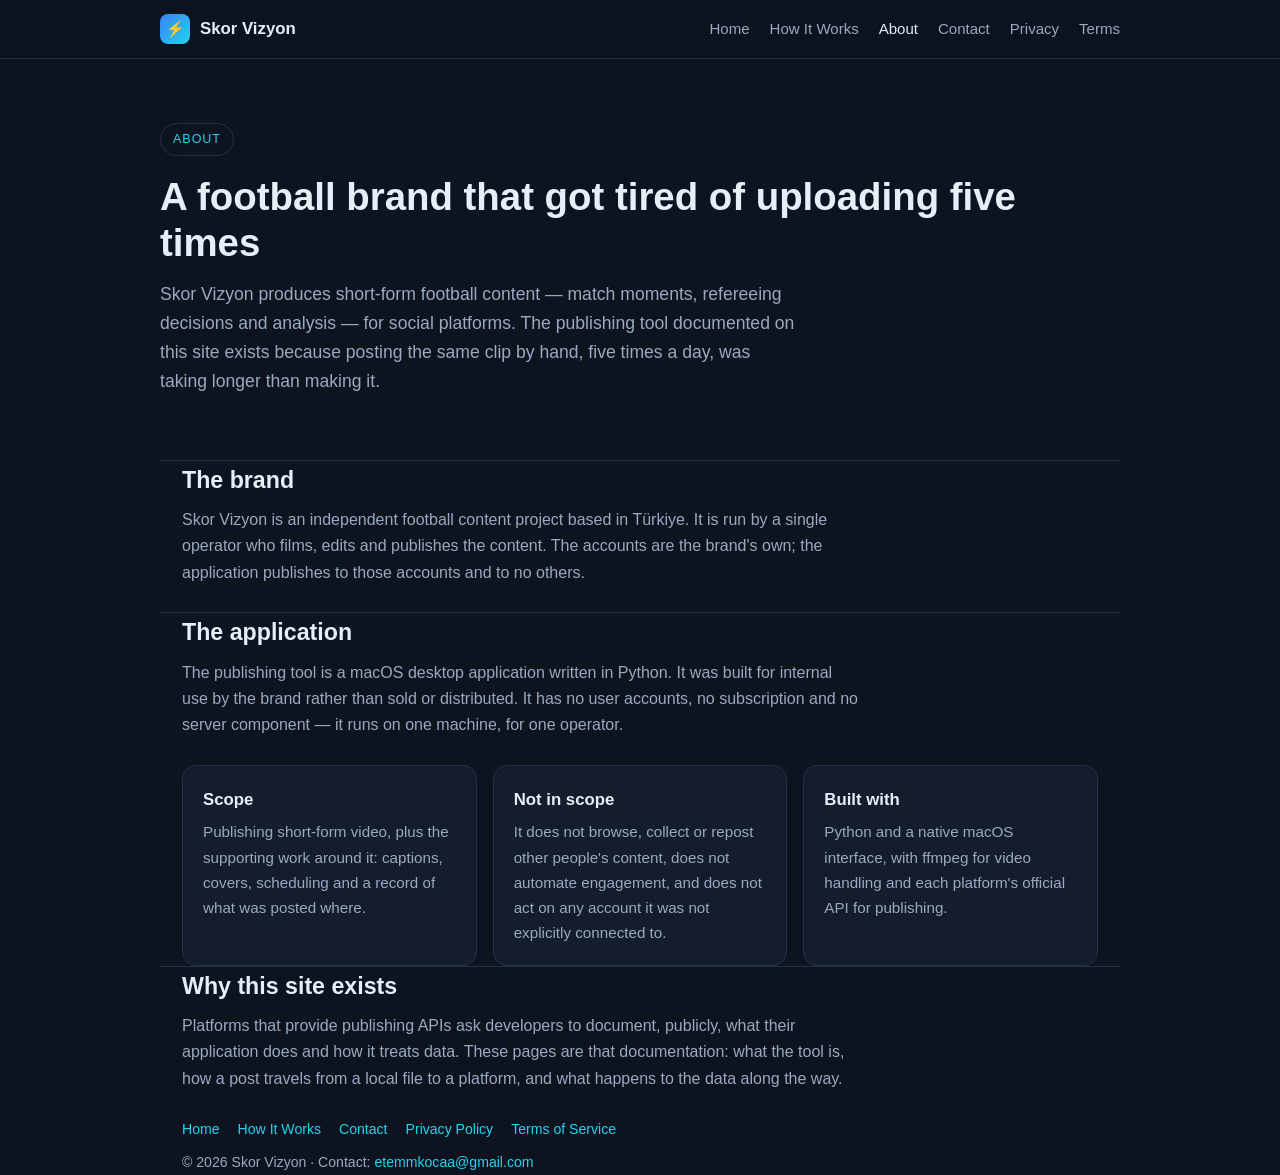
==== about.html @ 7df0c790 "Build full multi-page site (home, how it works, about, contact) TikTok production review rejected th" ====
<!DOCTYPE html>
<html lang="en">
<head>
<meta charset="UTF-8">
<meta name="viewport" content="width=device-width, initial-scale=1.0">
<title>About — Skor Vizyon</title>
<meta name="description" content="About Skor Vizyon — a football content brand and the desktop publishing application built for it.">
<link rel="stylesheet" href="style.css">
</head>
<body>

<header>
  <div class="wrap nav">
    <a class="brand" href="index.html"><span class="logo">⚡</span> Skor Vizyon</a>
    <nav>
      <a href="index.html">Home</a>
      <a href="how-it-works.html">How It Works</a>
      <a href="about.html" class="on">About</a>
      <a href="contact.html">Contact</a>
      <a href="privacy.html">Privacy</a>
      <a href="terms.html">Terms</a>
    </nav>
  </div>
</header>

<div class="wrap hero">
  <span class="tag">About</span>
  <h1>A football brand that got tired of uploading five times</h1>
  <p>Skor Vizyon produces short-form football content — match moments, refereeing decisions and
     analysis — for social platforms. The publishing tool documented on this site exists because
     posting the same clip by hand, five times a day, was taking longer than making it.</p>
</div>

<section class="wrap">
  <h2>The brand</h2>
  <p class="lead">Skor Vizyon is an independent football content project based in Türkiye. It is
     run by a single operator who films, edits and publishes the content. The accounts are the
     brand's own; the application publishes to those accounts and to no others.</p>
</section>

<section class="wrap">
  <h2>The application</h2>
  <p class="lead">The publishing tool is a macOS desktop application written in Python. It was
     built for internal use by the brand rather than sold or distributed. It has no user accounts,
     no subscription and no server component — it runs on one machine, for one operator.</p>
  <div class="grid">
    <div class="card"><h3>Scope</h3>
      <p>Publishing short-form video, plus the supporting work around it: captions, covers,
         scheduling and a record of what was posted where.</p></div>
    <div class="card"><h3>Not in scope</h3>
      <p>It does not browse, collect or repost other people's content, does not automate
         engagement, and does not act on any account it was not explicitly connected to.</p></div>
    <div class="card"><h3>Built with</h3>
      <p>Python and a native macOS interface, with ffmpeg for video handling and each
         platform's official API for publishing.</p></div>
  </div>
</section>

<section class="wrap">
  <h2>Why this site exists</h2>
  <p class="lead">Platforms that provide publishing APIs ask developers to document, publicly,
     what their application does and how it treats data. These pages are that documentation:
     what the tool is, how a post travels from a local file to a platform, and what happens to
     the data along the way.</p>
</section>

<footer class="wrap">
  <div class="fl">
    <a href="index.html">Home</a>
    <a href="how-it-works.html">How It Works</a>
    <a href="contact.html">Contact</a>
    <a href="privacy.html">Privacy Policy</a>
    <a href="terms.html">Terms of Service</a>
  </div>
  <div>© 2026 Skor Vizyon · Contact: <a href="mailto:etemmkocaa@gmail.com">etemmkocaa@gmail.com</a></div>
</footer>

</body>
</html>
---- style.css ----
:root{
  --bg:#0d1420; --panel:#141d2c; --line:#233149; --text:#e8eef7;
  --muted:#9aa9c0; --accent:#3b82f6; --accent2:#22d3ee;
}
*{box-sizing:border-box}
body{
  margin:0; font-family:-apple-system,BlinkMacSystemFont,"Segoe UI",Roboto,Helvetica,Arial,sans-serif;
  background:var(--bg); color:var(--text); line-height:1.65; -webkit-font-smoothing:antialiased;
}
a{color:var(--accent2); text-decoration:none}
a:hover{text-decoration:underline}
.wrap{max-width:960px; margin:0 auto; padding:0 22px}

/* ---- header / nav ---- */
header{border-bottom:1px solid var(--line); background:rgba(13,20,32,.92); position:sticky; top:0; z-index:10}
.nav{display:flex; align-items:center; justify-content:space-between; gap:18px; padding:14px 0; flex-wrap:wrap}
.brand{display:flex; align-items:center; gap:10px; font-weight:700; font-size:1.05rem; color:var(--text)}
.brand:hover{text-decoration:none}
.logo{width:30px;height:30px;border-radius:8px;background:linear-gradient(135deg,var(--accent),var(--accent2));
      display:flex;align-items:center;justify-content:center;font-size:15px}
.nav nav{display:flex; gap:20px; flex-wrap:wrap}
.nav nav a{color:var(--muted); font-size:.94rem}
.nav nav a:hover,.nav nav a.on{color:var(--text); text-decoration:none}

/* ---- hero ---- */
.hero{padding:64px 0 40px; border-bottom:1px solid var(--line)}
.hero h1{font-size:2.4rem; line-height:1.2; margin:0 0 14px}
.hero p{font-size:1.1rem; color:var(--muted); max-width:640px; margin:0 0 24px}
.tag{display:inline-block; font-size:.78rem; letter-spacing:.08em; text-transform:uppercase;
     color:var(--accent2); border:1px solid var(--line); border-radius:999px; padding:5px 12px; margin-bottom:18px}

/* ---- content ---- */
section{padding:44px 0; border-bottom:1px solid var(--line)}
section:last-of-type{border-bottom:0}
h2{font-size:1.45rem; margin:0 0 8px}
h3{font-size:1.05rem; margin:0 0 6px}
.lead{color:var(--muted); margin:0 0 26px; max-width:680px}
.grid{display:grid; grid-template-columns:repeat(auto-fit,minmax(230px,1fr)); gap:16px}
.card{background:var(--panel); border:1px solid var(--line); border-radius:14px; padding:20px}
.card p{color:var(--muted); margin:0; font-size:.95rem}
.ico{font-size:1.5rem; display:block; margin-bottom:10px}
ol.steps{counter-reset:s; list-style:none; padding:0; margin:0; display:grid; gap:14px}
ol.steps li{background:var(--panel); border:1px solid var(--line); border-radius:14px; padding:18px 20px 18px 58px; position:relative}
ol.steps li::before{counter-increment:s; content:counter(s); position:absolute; left:18px; top:18px;
  width:26px;height:26px;border-radius:8px;background:var(--accent); color:#fff; font-size:.85rem; font-weight:700;
  display:flex;align-items:center;justify-content:center}
ol.steps p{color:var(--muted); margin:4px 0 0; font-size:.95rem}
.pill{display:inline-block; background:var(--panel); border:1px solid var(--line); border-radius:999px;
      padding:6px 14px; margin:0 8px 8px 0; font-size:.9rem; color:var(--muted)}

/* ---- legal pages ---- */
.doc{padding:44px 0; max-width:760px}
.doc h1{font-size:1.9rem; margin:0 0 6px}
.doc h2{font-size:1.15rem; margin:1.8em 0 .4em}
.doc code{background:var(--panel); border:1px solid var(--line); padding:1px 6px; border-radius:5px; font-size:.9em}
.muted{color:var(--muted); font-size:.92rem}

footer{padding:30px 0 50px; color:var(--muted); font-size:.88rem}
footer .fl{display:flex; gap:18px; flex-wrap:wrap; margin-bottom:10px}
@media (max-width:600px){ .hero h1{font-size:1.85rem} .hero{padding:44px 0 30px} }
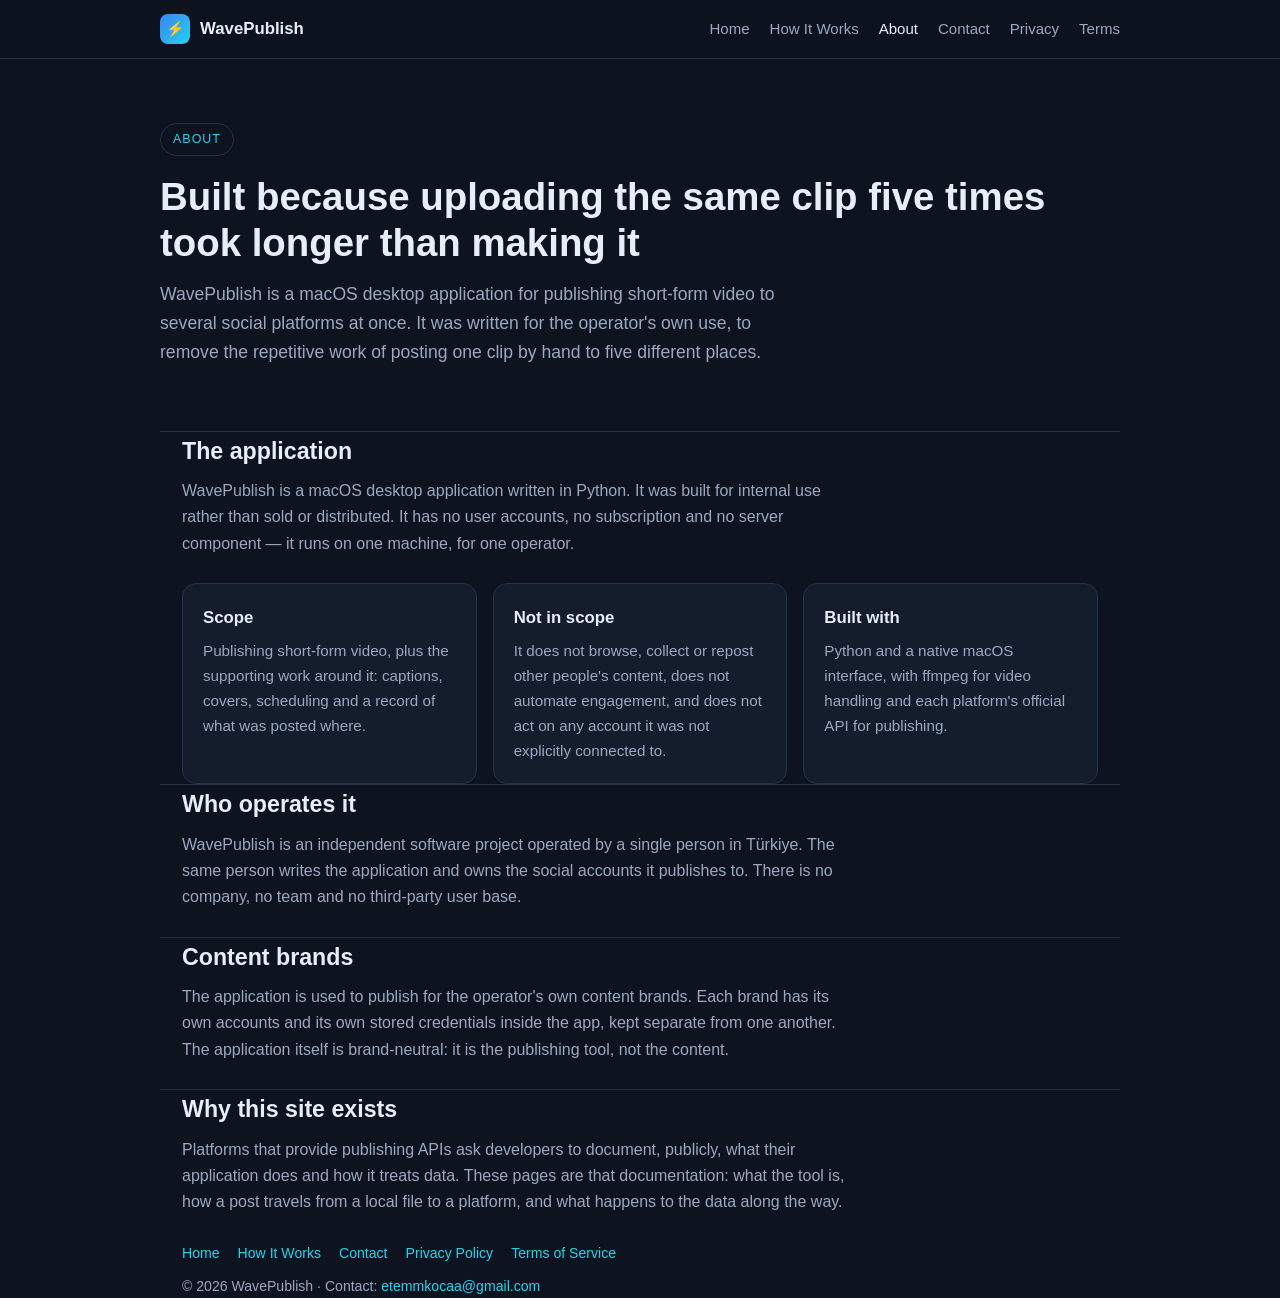
==== commit ab4f555c: "Rebrand legal site from Skor Vizyon to WavePublish (app-neutral) The site documents the publishing a" ====
--- a/about.html
+++ b/about.html
@@ -3,15 +3,15 @@
 <head>
 <meta charset="UTF-8">
 <meta name="viewport" content="width=device-width, initial-scale=1.0">
-<title>About — Skor Vizyon</title>
-<meta name="description" content="About Skor Vizyon — a football content brand and the desktop publishing application built for it.">
+<title>About — WavePublish</title>
+<meta name="description" content="About WavePublish — an independent macOS desktop application for publishing short-form video to multiple social platforms.">
 <link rel="stylesheet" href="style.css">
 </head>
 <body>
 
 <header>
   <div class="wrap nav">
-    <a class="brand" href="index.html"><span class="logo">⚡</span> Skor Vizyon</a>
+    <a class="brand" href="index.html"><span class="logo">⚡</span> WavePublish</a>
     <nav>
       <a href="index.html">Home</a>
       <a href="how-it-works.html">How It Works</a>
@@ -25,24 +25,17 @@
 
 <div class="wrap hero">
   <span class="tag">About</span>
-  <h1>A football brand that got tired of uploading five times</h1>
-  <p>Skor Vizyon produces short-form football content — match moments, refereeing decisions and
-     analysis — for social platforms. The publishing tool documented on this site exists because
-     posting the same clip by hand, five times a day, was taking longer than making it.</p>
+  <h1>Built because uploading the same clip five times took longer than making it</h1>
+  <p>WavePublish is a macOS desktop application for publishing short-form video to several social
+     platforms at once. It was written for the operator's own use, to remove the repetitive work of
+     posting one clip by hand to five different places.</p>
 </div>
 
 <section class="wrap">
-  <h2>The brand</h2>
-  <p class="lead">Skor Vizyon is an independent football content project based in Türkiye. It is
-     run by a single operator who films, edits and publishes the content. The accounts are the
-     brand's own; the application publishes to those accounts and to no others.</p>
-</section>
-
-<section class="wrap">
   <h2>The application</h2>
-  <p class="lead">The publishing tool is a macOS desktop application written in Python. It was
-     built for internal use by the brand rather than sold or distributed. It has no user accounts,
-     no subscription and no server component — it runs on one machine, for one operator.</p>
+  <p class="lead">WavePublish is a macOS desktop application written in Python. It was built for
+     internal use rather than sold or distributed. It has no user accounts, no subscription and no
+     server component — it runs on one machine, for one operator.</p>
   <div class="grid">
     <div class="card"><h3>Scope</h3>
       <p>Publishing short-form video, plus the supporting work around it: captions, covers,
@@ -54,6 +47,21 @@
       <p>Python and a native macOS interface, with ffmpeg for video handling and each
          platform's official API for publishing.</p></div>
   </div>
+</section>
+
+<section class="wrap">
+  <h2>Who operates it</h2>
+  <p class="lead">WavePublish is an independent software project operated by a single person in
+     Türkiye. The same person writes the application and owns the social accounts it publishes to.
+     There is no company, no team and no third-party user base.</p>
+</section>
+
+<section class="wrap">
+  <h2>Content brands</h2>
+  <p class="lead">The application is used to publish for the operator's own content brands. Each
+     brand has its own accounts and its own stored credentials inside the app, kept separate from
+     one another. The application itself is brand-neutral: it is the publishing tool, not the
+     content.</p>
 </section>
 
 <section class="wrap">
@@ -72,7 +80,7 @@
     <a href="privacy.html">Privacy Policy</a>
     <a href="terms.html">Terms of Service</a>
   </div>
-  <div>© 2026 Skor Vizyon · Contact: <a href="mailto:etemmkocaa@gmail.com">etemmkocaa@gmail.com</a></div>
+  <div>© 2026 WavePublish · Contact: <a href="mailto:etemmkocaa@gmail.com">etemmkocaa@gmail.com</a></div>
 </footer>
 
 </body>
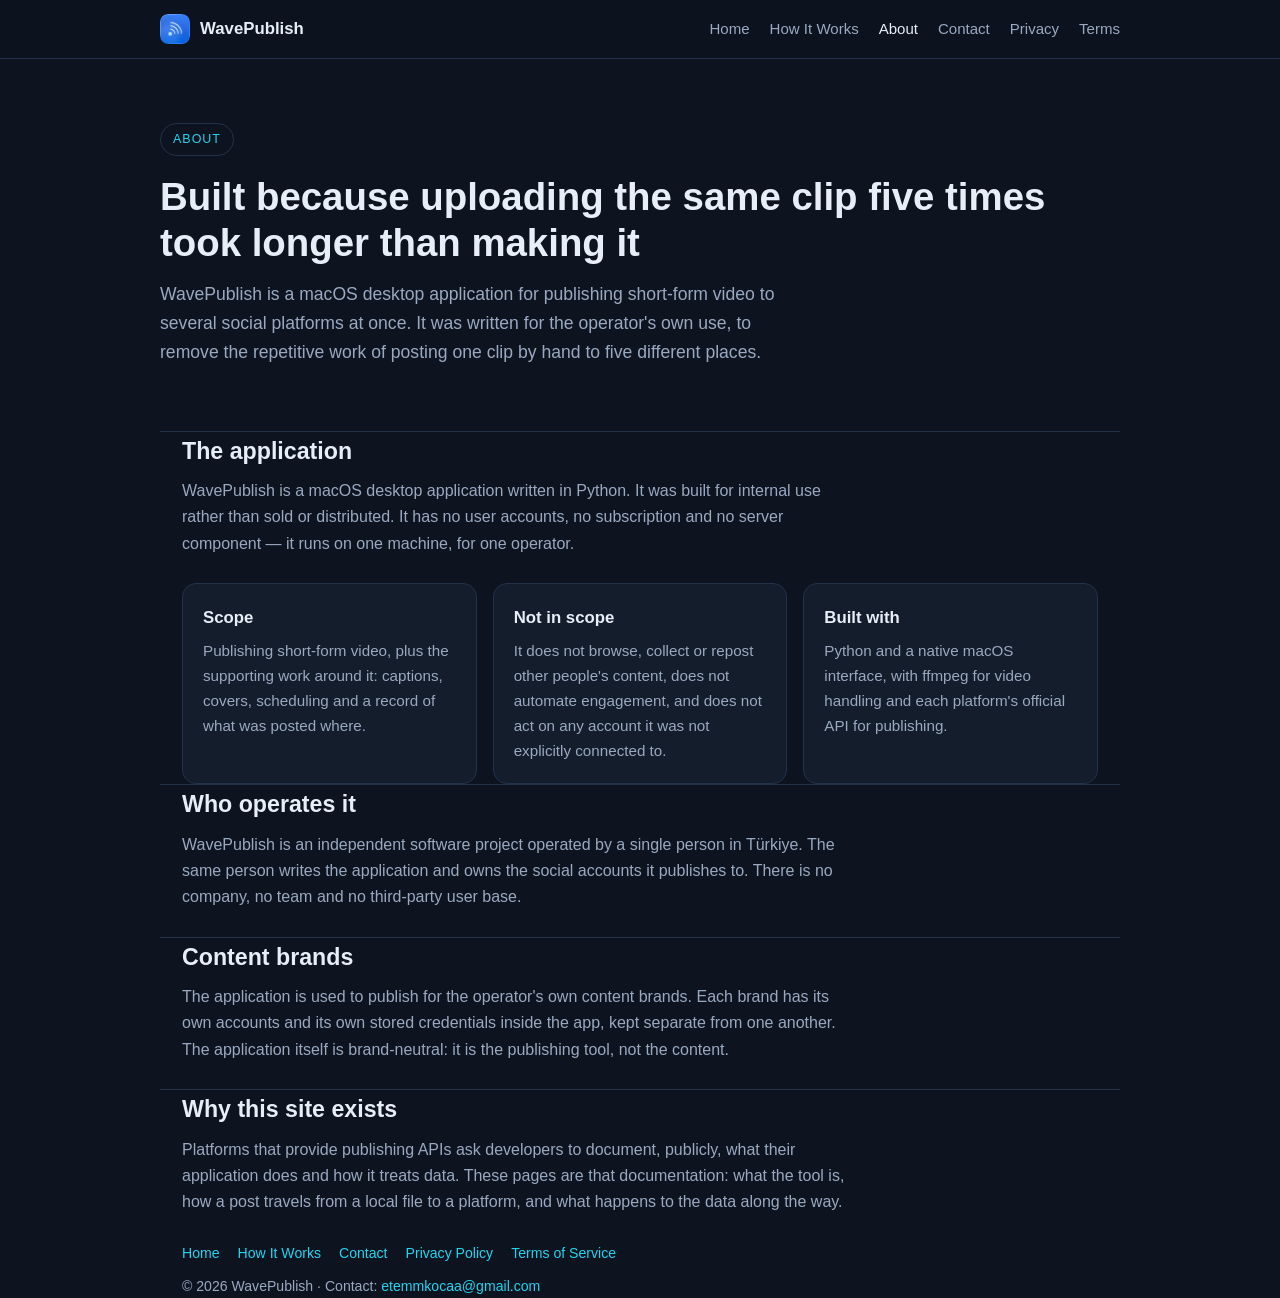
==== commit b528375b: "Site ikonunu uygulama ikonuyla eşitle: logo + favicon + apple-touch-icon TikTok denetimi 'ikon marka" ====
--- a/about.html
+++ b/about.html
@@ -6,12 +6,14 @@
 <title>About — WavePublish</title>
 <meta name="description" content="About WavePublish — an independent macOS desktop application for publishing short-form video to multiple social platforms.">
 <link rel="stylesheet" href="style.css">
+<link rel="icon" type="image/png" href="favicon.png">
+<link rel="apple-touch-icon" href="apple-touch-icon.png">
 </head>
 <body>
 
 <header>
   <div class="wrap nav">
-    <a class="brand" href="index.html"><span class="logo">⚡</span> WavePublish</a>
+    <a class="brand" href="index.html"><img class="logo" src="icon.png" alt="WavePublish logo" width="30" height="30"> WavePublish</a>
     <nav>
       <a href="index.html">Home</a>
       <a href="how-it-works.html">How It Works</a>
--- a/style.css
+++ b/style.css
@@ -16,8 +16,7 @@
 .nav{display:flex; align-items:center; justify-content:space-between; gap:18px; padding:14px 0; flex-wrap:wrap}
 .brand{display:flex; align-items:center; gap:10px; font-weight:700; font-size:1.05rem; color:var(--text)}
 .brand:hover{text-decoration:none}
-.logo{width:30px;height:30px;border-radius:8px;background:linear-gradient(135deg,var(--accent),var(--accent2));
-      display:flex;align-items:center;justify-content:center;font-size:15px}
+.logo{width:30px;height:30px;border-radius:8px;display:block;object-fit:contain}
 .nav nav{display:flex; gap:20px; flex-wrap:wrap}
 .nav nav a{color:var(--muted); font-size:.94rem}
 .nav nav a:hover,.nav nav a.on{color:var(--text); text-decoration:none}
